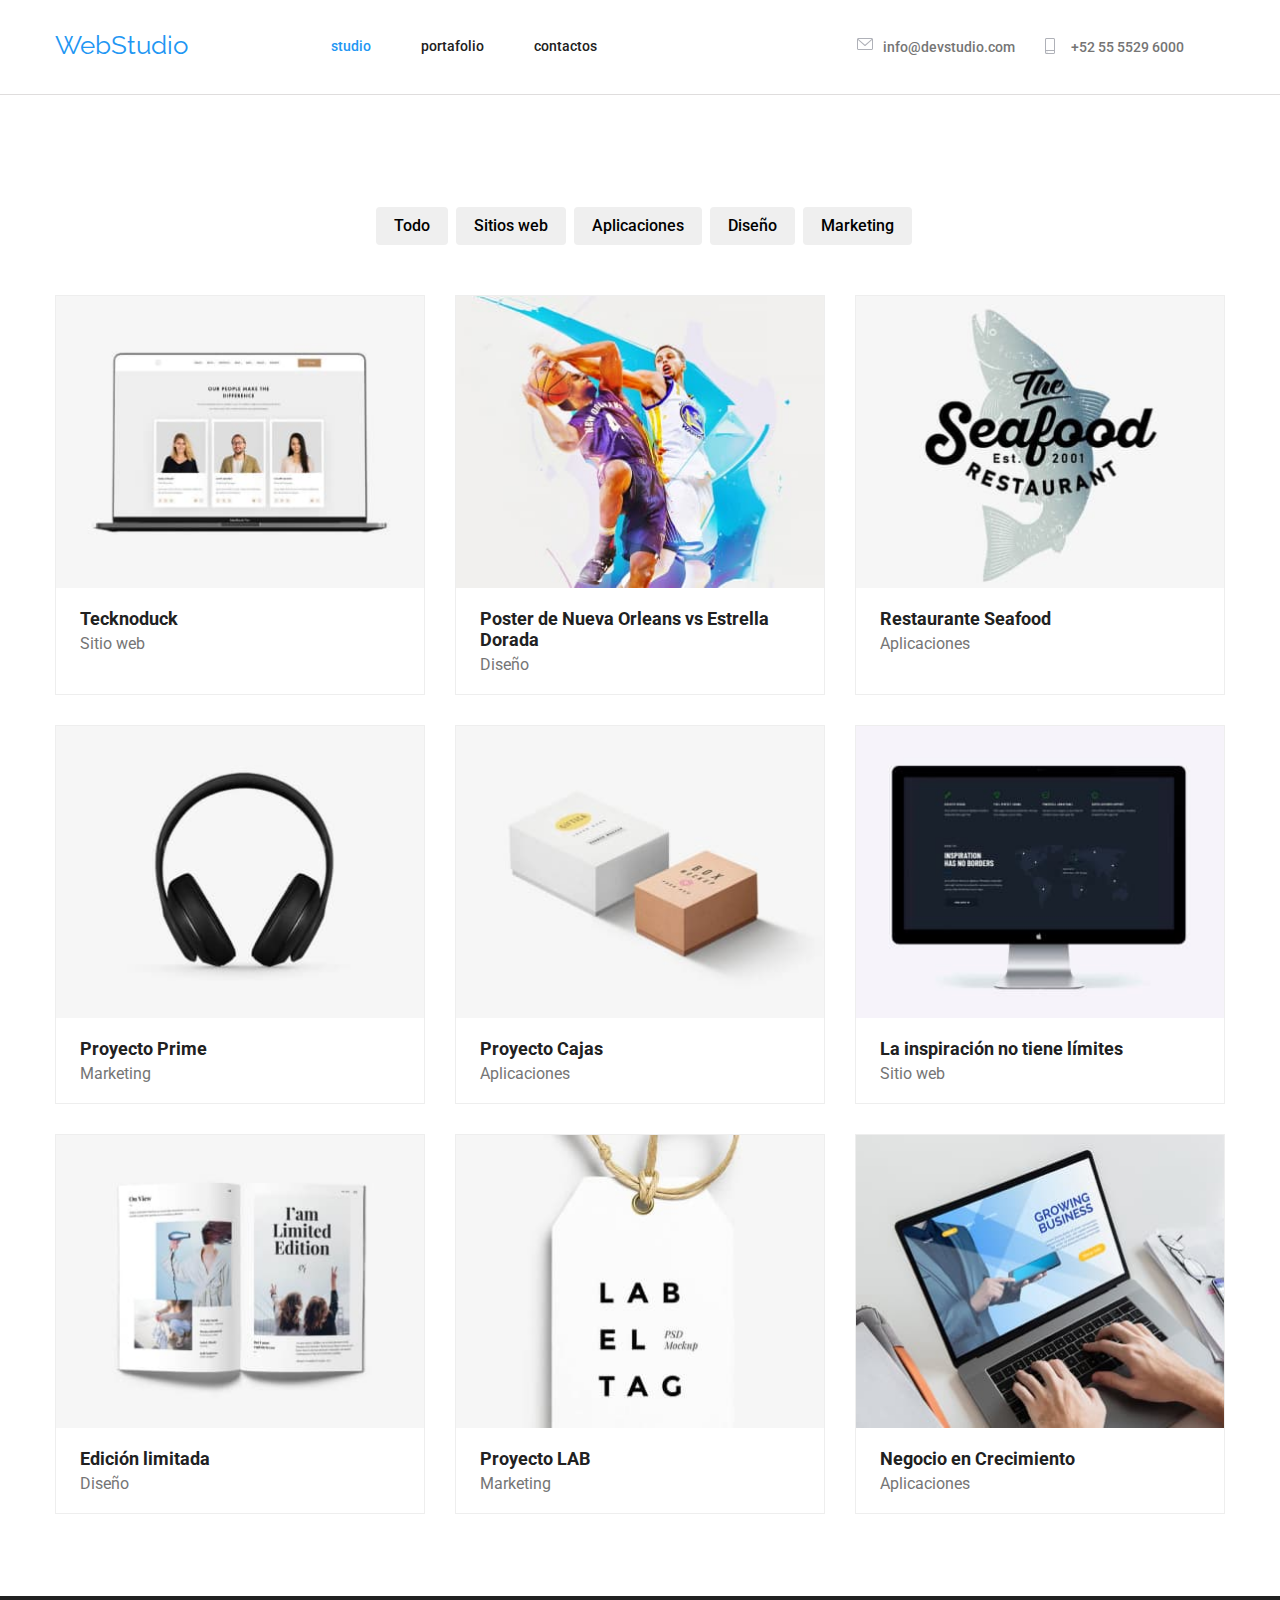
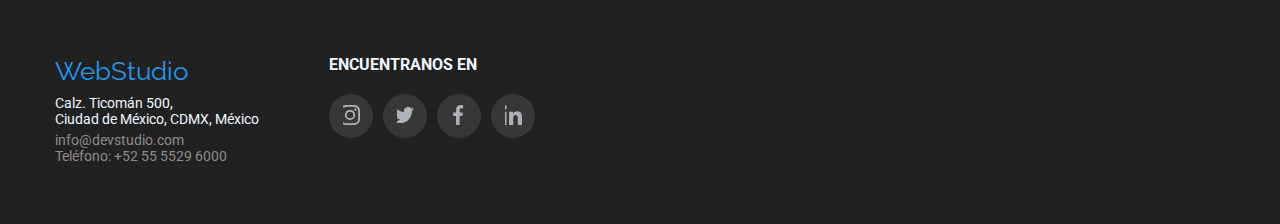
==== portafolio.html @ 1bf9505f "Versión 1.0: Inicio del repositorio con copia del anmterior" ====
<!DOCTYPE html>
<html lang="en">
  <head>
    <meta charset="UTF-8" />
    <meta http-equiv="X-UA-Compatible" content="IE=edge" />
    <meta name="viewport" content="width=device-width, initial-scale=1.0" />
    <link rel="preconnect" href="https://fonts.googleapis.com" />
    <link rel="preconnect" href="https://fonts.gstatic.com" crossorigin />
    <link
      href="https://fonts.googleapis.com/css2?family=Raleway:wght@700&family=Roboto:wght@400;500;700;900&display=swap"
      rel="stylesheet"
    />
    <link rel="stylesheet" href="./css/styles.css" />
    <title>Portafolio</title>
  </head>
  <body>
    <header>
      <section class="section-1-header">
        <div class="linea container">
          <nav>
            <!-- "noreferer" y "noopener" sirven para evitar la filtración de información de usuario -->
            <a href="#" rel="noreferer noopener" class="link web-studio"
              >WebStudio</a
            >
            <ul class="list navegation-list">
              <li>
                <a
                  href="./index.html"
                  rel="noreferer noopener"
                  class="link navegation-links pag-active"
                  >studio</a
                >
              </li>
              <li>
                <a
                  href="./portafolio.html"
                  rel="noreferer noopener"
                  class="link navegation-links"
                  >portafolio</a
                >
              </li>
              <li>
                <a
                  href="#"
                  target="_blank"
                  rel="noreferer noopener"
                  class="link navegation-links"
                  >contactos</a
                >
              </li>
            </ul>
          </nav>
          <ul class="list navegation-info">
            <li>
              <a
                href="mailto:info@devstudio.com"
                target="_blank"
                class="link"
                rel="noreferer noopener"
              >
                <svg class="nav-icon">
                  <use href="./images/icons.svg#email"></use>
                </svg>
                info@devstudio.com</a
              >
            </li>
            <li>
              <a
                href="tel:525555296000"
                target="_blank"
                class="link"
                rel="noreferer noopener"
              >
                <svg class="nav-icon">
                  <use href="./images/icons.svg#tel"></use>
                </svg>
                +52 55 5529 6000</a
              >
            </li>
          </ul>
        </div>
      </section>
    </header>

    <!-- MAIN -->
    <main>
      <!-- SECCIÓN 1 -->
      <section>
        <div class="container">
          <!-- Lista de botones -->
          <ul class="list buttons-list">
            <li>
              <button type="button" class="filter-buttons">Todo</button>
            </li>
            <li>
              <button type="button" class="filter-buttons">Sitios web</button>
            </li>
            <li>
              <button type="button" class="filter-buttons">Aplicaciones</button>
            </li>
            <li>
              <button type="button" class="filter-buttons">Diseño</button>
            </li>
            <li>
              <button type="button" class="filter-buttons">Marketing</button>
            </li>
          </ul>

          <ul class="list services-list">
            <li class="img-services">
              <a class="link" href="#">
                <img
                  src="./images/portafolio-img-1.jpg"
                  width="370"
                  alt="Tecknoduck"
                />
                <div class="cont-img-services">
                  <h3 class="img-services-h3">Tecknoduck</h3>
                  <p class="img-services-p">Sitio web</p>
                </div>
              </a>
            </li>
            <li class="img-services">
              <a class="link" href="#">
                <img
                  src="./images/portafolio-img-2.jpg"
                  width="370"
                  alt="Poster"
                />
                <div class="cont-img-services">
                  <h3 class="img-services-h3">
                    Poster de Nueva Orleans vs Estrella Dorada
                  </h3>
                  <p class="img-services-p">Diseño</p>
                </div>
              </a>
            </li>
            <li class="img-services">
              <a class="link" href="#">
                <img
                  src="./images/portafolio-img-3.jpg"
                  width="370"
                  alt="Restaurante Seafood"
                />
                <div class="cont-img-services">
                  <h3 class="img-services-h3">Restaurante Seafood</h3>
                  <p class="img-services-p">Aplicaciones</p>
                </div>
              </a>
            </li>
            <li class="img-services">
              <a class="link" href="#">
                <img
                  src="./images/portafolio-img-4.jpg"
                  width="370"
                  alt="Proyecto Prime"
                />
                <div class="cont-img-services">
                  <h3 class="img-services-h3">Proyecto Prime</h3>
                  <p class="img-services-p">Marketing</p>
                </div>
              </a>
            </li>
            <li class="img-services">
              <a class="link" href="#">
                <img
                  src="./images/portafolio-img-5.jpg"
                  width="370"
                  alt="Proyecto Cajas"
                />
                <div class="cont-img-services">
                  <h3 class="img-services-h3">Proyecto Cajas</h3>
                  <p class="img-services-p">Aplicaciones</p>
                </div>
              </a>
            </li>
            <li class="img-services">
              <a class="link" href="#">
                <img
                  src="./images/portafolio-img-6.jpg"
                  width="370"
                  alt="La inspiración"
                />
                <div class="cont-img-services">
                  <h3 class="img-services-h3">
                    La inspiración no tiene límites
                  </h3>
                  <p class="img-services-p">Sitio web</p>
                </div>
              </a>
            </li>
            <li class="img-services">
              <a class="link" href="#">
                <img
                  src="./images/portafolio-img-7.jpg"
                  width="370"
                  alt="Edición limitada"
                />
                <div class="cont-img-services">
                  <h3 class="img-services-h3">Edición limitada</h3>
                  <p class="img-services-p">Diseño</p>
                </div>
              </a>
            </li>
            <li class="img-services">
              <a class="link" href="#">
                <img
                  src="./images/portafolio-img-8.jpg"
                  width="370"
                  alt="Proyecto LAB"
                />
                <div class="cont-img-services">
                  <h3 class="img-services-h3">Proyecto LAB</h3>
                  <p class="img-services-p">Marketing</p>
                </div>
              </a>
            </li>
            <li class="img-services">
              <a class="link" href="#">
                <img
                  src="./images/portafolio-img-9.jpg"
                  width="370"
                  alt="Negocio en Crecimiento"
                />
                <div class="cont-img-services">
                  <h3 class="img-services-h3">Negocio en Crecimiento</h3>
                  <p class="img-services-p">Aplicaciones</p>
                </div>
              </a>
            </li>
          </ul>
        </div>
      </section>
    </main>
    <!-- FIN DEL MAIN -->

    <!-- FOOTER -->
    <footer>
      <section class="sec-footer">
        <div class="container">
          <div class="footer-blocks">
            <div class="footer-block-1">
              <a
                href="#"
                target="_blank"
                rel="noreferer noopener"
                class="link web-studio-footer"
                >WebStudio</a
              >
              <address>
                Calz. Ticomán 500,<br />
                Ciudad de México, CDMX, México
              </address>
              <ul class="list info-footer">
                <li>
                  <a
                    href="mailto:info@devstudio.com"
                    target="_blank"
                    class="link"
                    rel="noreferer noopener"
                    >info@devstudio.com</a
                  >
                </li>
                <li>
                  <a
                    href="tel:525555296000"
                    target="_blank"
                    class="link"
                    rel="noreferer noopener"
                    >Teléfono: +52 55 5529 6000</a
                  >
                </li>
              </ul>
            </div>
            <div class="footer-block-2">
              <h3>Encuentranos en</h3>
              <ul class="list footer-network-box">
                <li>
                  <a class="link footer-box-icon" href="#">
                    <svg class="footer-icon">
                      <use
                        href="./images/icons.svg#instagram"
                        x="25%"
                        y="25%"
                      ></use>
                    </svg>
                  </a>
                </li>
                <li>
                  <a class="link footer-box-icon" href="#">
                    <svg class="footer-icon">
                      <use
                        x="25%"
                        y="25%"
                        href="./images/icons.svg#twitter"
                      ></use>
                    </svg>
                  </a>
                </li>
                <li>
                  <a class="link footer-box-icon" href="#">
                    <svg class="footer-icon">
                      <use
                        x="25%"
                        y="25%"
                        href="./images/icons.svg#facebook"
                      ></use>
                    </svg>
                  </a>
                </li>
                <li>
                  <a class="link footer-box-icon" href="#">
                    <svg class="footer-icon">
                      <use
                        x="25%"
                        y="25%"
                        href="./images/icons.svg#linkedin"
                      ></use>
                    </svg>
                  </a>
                </li>
              </ul>
            </div>
          </div>
        </div>
      </section>
    </footer>
  </body>
</html>
---- css/styles.css ----
/* COMMON CODE FOR PAGES */

:root{
    --text-gray: #757575;
    --blue-color: #2196F3;
    --black-color: #212121;
}

html {
    box-sizing: border-box;
}

*,
*::after,
*::before {
    box-sizing: inherit;
}

/* Estilos para poner a cero la sangría superior de los elementos */
h1,
h2,
h3,
h4,
h5,
h6,
p {
    margin-top: 0;
    margin-bottom: 0;
}

/* Propiedades para la correcta visualización de las imágenes */
img {
    display: block;
    max-width: 100%;
    height: auto;
}

/* Propiedad para anular la cursiva en address */
address {
    font-style: inherit;
    margin-top: 9px;
    /*
        También se puede poner así:
        font-style: normal;
    */ 
}

body{
    color: var(--black-color);
    font-family: 'Roboto', sans-serif;
    font-size: 14px;
    font-weight: 400;
    margin: 0;
    padding: 0;
}




/* BLOQUE CONTENEDOR */
.container{
    width: 1200px;
    padding-left: 15px;
    padding-right: 15px;
    margin-left: auto;
    margin-right: auto;
    /*border: 1.5px dotted rgb(248, 39, 39);*/
}



/* Clase para restablecer las propiedades básicas de las listas (ul) */
.list {
    list-style: none;
    text-decoration: none;
    list-style-type: none;
    padding-left: 0;
    margin: 0;
}

/* Clase para restablecer las propiedades básicas de los enlaces */
.link {
    text-decoration: none;
    color: inherit;
}



/* HEADER */

.section-1-header{
    display:flex;
    border-bottom: 1px solid #a5a1a15b;
}




/* NAVEGATION BAR */

nav{
    display: flex;
}

.linea{
    display: flex;
}

/* Webstudio */
.web-studio{
    display: block;
    padding: 30px 0px;
    color: var(--blue-color);
    font-family: 'Raleway', sans-serif;
    font-size: 26px;
}

.navegation-list{
    display: flex;
    margin-left: 93px;
}

.navegation-links {
    display: block;
    font-size: 14px;
    font-weight: 500;
    color: var(--black-color);
    padding: 38px 0px;
    margin-left: 50px;
}

.navegation-links:hover,
.navegation-links:focus {
    color: var(--blue-color);
}

.pag-active {
    font-size: 14px;
    font-weight: 500;
    color: var(--blue-color);
}

.navegation-info{
    display: flex;
    margin-left: 260px;
}

.nav-icon {
    width: 16px;
    height: 18px;
    margin-right: 10px;
}

.navegation-info>li {
    display: block;
    font-size: 14px;
    font-weight: 500;
    color: var(--text-gray);
    padding: 38px 0px;
}

.navegation-info>li:not(:first-child){
    margin-left: 30px;
}

.navegation-info>li>a{
    display: flex;
    align-items: center;
    fill: #AFB1B8;
}

.navegation-info>li>a:hover,
.navegation-info>li>a:focus {
    color: var(--blue-color);
    fill: var(--blue-color);
}





/* FOOTER */

.sec-footer {
    padding-top: 60px;
    padding-bottom: 60px;
    background-color: var(--black-color);
    color: aliceblue;
}

.footer-blocks{
    display: flex;
}

.footer-block-2{
    margin-left: 70px;
}

.footer-block-2>h3{
    font-weight: 700;
    line-height: 1.14;
    /* line-heigth (de figma): 16px / font-size: 14px = line-height: 1.14 */
    text-transform: uppercase;
}

.web-studio-footer {
    display: inline-block;
    color: var(--blue-color);
    font-family: 'Raleway', sans-serif;
    font-size: 26px;
}

.info-footer{
    margin-top: 5px;
}

.info-footer>li>a {
    font-size: 14px;
    font-weight: 400;
    color: #8f8b8b;
}

.info-footer>li>a:first-child{
    margin-bottom: 5px;
}

.info-footer>li>a:hover,
.info-footer>li>a:focus {
    color: var(--blue-color);
}

.footer-network-box{
    display: flex;
    flex-wrap: wrap;
    justify-content: center;
    gap: 10px;
    margin-top: 20px;
}

/* .footer-box-icon{
    border-radius: 50%;
    background: rgba(255, 255, 255, 0.1);
    display: flex;
    justify-content: center;
    align-items: center;
} */

.footer-icon{
    width: 44px;
    height: 44px;
    fill: #AFB1B8;
    background: rgba(255, 255, 255, 0.1);
    border-radius: 50%;
}

.footer-icon:hover{
    background-color: var(--blue-color);
    fill: #F5F4FA;
}








/* PAGE 1: index.html */

.sec-1{
    padding-top: 200px;
    padding-bottom: 200px;
    text-align: center;
    background-color: var(--black-color);
    color: aliceblue;
    box-shadow: 0px 4px 6px 1px rgba(0, 0, 0, 0.75);
    background-image: url(../images/FondoImg.png);
}

.title-h1 {
    font-size: 44px;
    font-weight: 900;
}

.boton1{
    font-family: inherit;
    font-size: 16px;
    font-weight: 700;
    line-height: 1.9; /* 30px / 16px = 1.9 */
    background-color:var(--blue-color);
    color: aliceblue;
    border: none;
    border-radius: 4px;
    padding: 10px 32px;
    margin-top: 30px;
    cursor: pointer;
}

.boton1:hover, .boton1:focus{
    background-color: #046dc4;
}

.sec-2{
    display: flex;
    padding-top: 95px;
}

.list-about-us{
    display: flex;
    flex-wrap: wrap;
    gap: 30px;
}

.about-us-li{
    /* calc((100% - numero_de_espacios * ancho de cada espacio)/numero_de_elementos) */
    /* flex-basis: calc((100% - (3*30px)) / 4); */
    /* flex-basis: calc((100% - 90) / 4); */
    flex-basis: calc((100% - (3*30px)) / 4);
}

.about-us-cont-icon{
    display: flex;
    align-items: center;
    justify-content: center;
    height: 120px;
    border-radius: 4px;
    background-color: #F5F4FA;
    fill: #2a2a2a;
    margin-bottom: 30px;
}

.about-us-icon {
    width: 75px;
    height: 75px;
}

.list-about-us>li>h3 {
    font-weight: 700;
    text-transform: uppercase;
}

.parrafos {
    line-height: 1.71;
    color: var(--text-gray);
    margin-top: 10px;
}

.sec-3{
    text-align: center;
    padding-top: 94px;
    padding-bottom: 94px;
}

.titles-h2 {
    font-size: 36px;
    font-weight: 700;
    margin-bottom: 50px;
}

.img-list{
    display:flex;
    flex-wrap: wrap;
    gap: 23px;
}

.img-list>li{
    flex-basis: calc((100% - 46px)/3);
}

.img-list>li:first-child{
    margin-left: 0px;
}

.sec-4{
    padding-top: 94px;
    padding-bottom: 94px;
    background: #F5F4FA;
}

.sec-4-h2{
    text-align: center;
    font-size: 36px;
    font-weight: 700;
    margin-bottom: 50px;
}

.our-team-list{
    display: flex;
    flex-wrap: wrap;
    gap: 37px;
}

.our-team-list>li{
    flex-basis: calc((100% - 111px) / 4);
    box-shadow: 0px 1px 3px rgba(0, 0, 0, 0.12), 0px 1px 1px rgba(0, 0, 0, 0.14), 0px 2px 1px rgba(0, 0, 0, 0.2);
    border-radius: 0px 0px 4px 4px;
}

.cont-our-team{
    text-align: center;
    padding: 30px 0px;
    background: #FFFFFF;
    border-radius: 0px 0px 4px 4px;
}

.our-team-h3{
    font-size: 16px;
    font-weight: 500;
    margin-bottom: 10px;
}

.our-team-p {
    font-size: 16px;
    font-weight: 400;
    color: var(--text-gray);
}

.cont-network-icons{
    display: flex;
    flex-wrap: wrap;
    justify-content: center;
    gap: 10px;
    margin-top: 16px;
}

.our-team-cont-icon{
    width: 44px;
    height: 44px;
    border-radius: 50%;
}

.our-team-icon {
    width: 44px;
    height: 44px;
    border-radius: 50%;
    fill: #AFB1B8;
}

.our-team-icon:hover{
    Fill: #F5F4FA;
    background-color: var(--blue-color);
}

.sec-5{
    text-align: center;
    padding-top: 60px;
    padding-bottom: 151px;
}

.clientes{
    display: flex;
    flex-wrap: wrap;
    justify-content: center;
    gap: 30px;
}

.clientes-box{
    width: 170px;
    height: 81px;
    border: 1px solid #AFB1B8;
    border-radius: 4px;
    cursor: pointer;
}

.clientes-box:hover:hover{
    border: 1px solid var(--blue-color);
}

.clientes-icon{
    width: 170px;
    height: 81px;
    fill: #AFB1B8;
}

.clientes-icon:hover{
    fill: var(--blue-color);
}







/* PAGE 2: portafolio.html */

.buttons-list{
    display: flex;
    justify-content: center;
    padding-top: 112px;
}

.buttons-list>li {
    margin-left: 8px;
}

.filter-buttons {
    padding: 6px 18px;
    font-size: 16px;
    font-weight: 500;
    line-height: 1.6; /* 26px / 16px = 1.9 */
    font-family: inherit;
    cursor: pointer;
    border-radius: 4px;
    border: none;
}

.filter-buttons:hover,
.filter-buttons:focus {
    color: aliceblue;
    background-color: var(--blue-color);
}

.services-list{
    display: flex;
    flex-wrap: wrap;
    justify-content: center;
    gap: 30px;
    margin-top: 50px;
    padding-bottom: 82px;
}

.img-services {
    max-width: 370px;
    box-sizing: border-box;
    flex-basis: calc((100% - 60px) / 3);
    border: 1px solid #EEEEEE;
}

.img-services:hover{
    box-shadow: 0px 1px 1px rgba(0, 0, 0, 0.12), 0px 4px 4px rgba(0, 0, 0, 0.06), 1px 4px 6px rgba(0, 0, 0, 0.16);
}

.cont-img-services{
    padding: 20px 24px;
}

.img-services-h3 {
    font-size: 18px;
    font-weight: 700;
    margin-bottom: 5px;
}

.img-services-p {
    font-size: 16px;
    color: var(--text-gray);
}
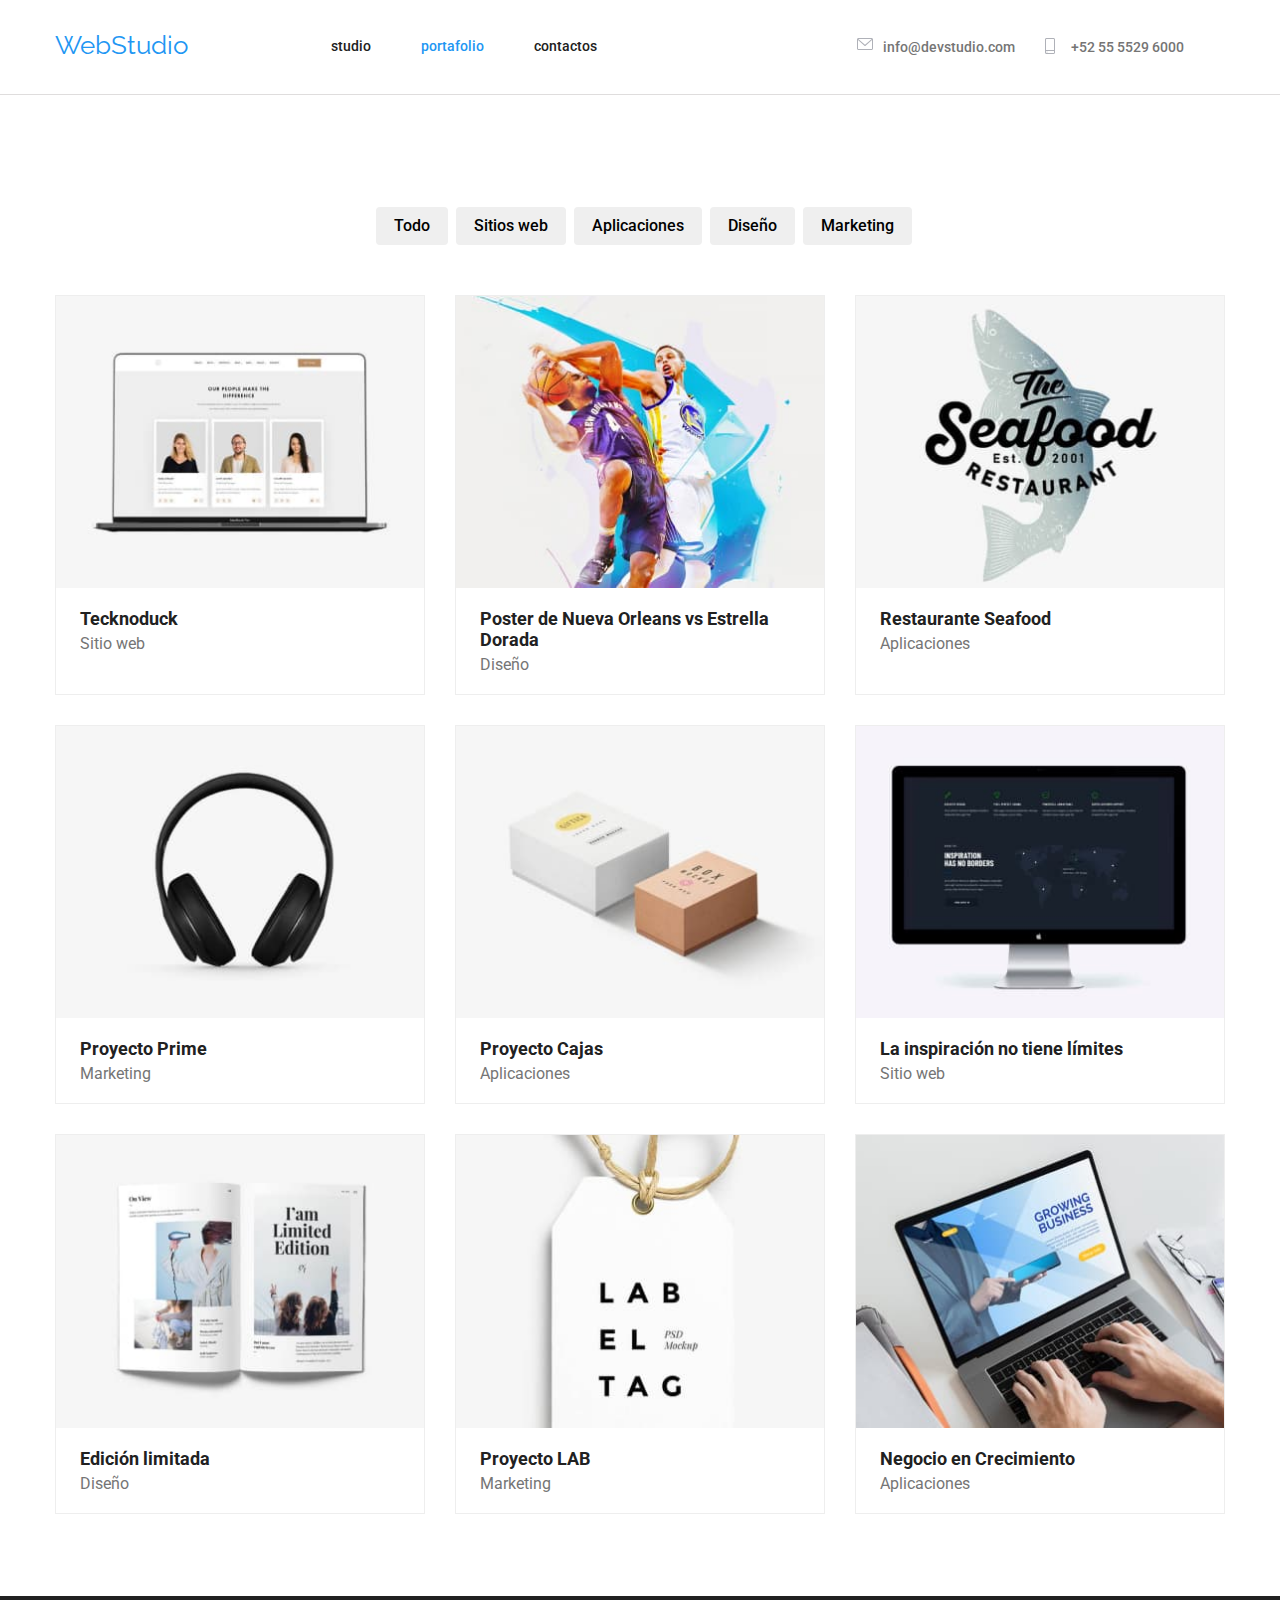
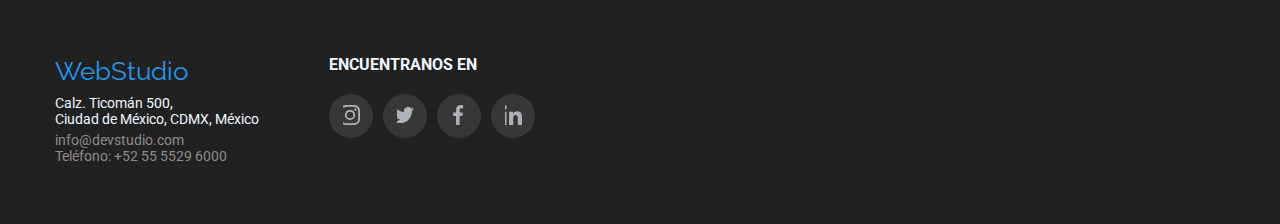
==== commit aebdca6b: "Versión 1.1: Se colocó página activa en 'Portafolio'" ====
--- a/portafolio.html
+++ b/portafolio.html
@@ -27,7 +27,7 @@
                 <a
                   href="./index.html"
                   rel="noreferer noopener"
-                  class="link navegation-links pag-active"
+                  class="link navegation-links"
                   >studio</a
                 >
               </li>
@@ -35,7 +35,7 @@
                 <a
                   href="./portafolio.html"
                   rel="noreferer noopener"
-                  class="link navegation-links"
+                  class="link navegation-links pag-active"
                   >portafolio</a
                 >
               </li>
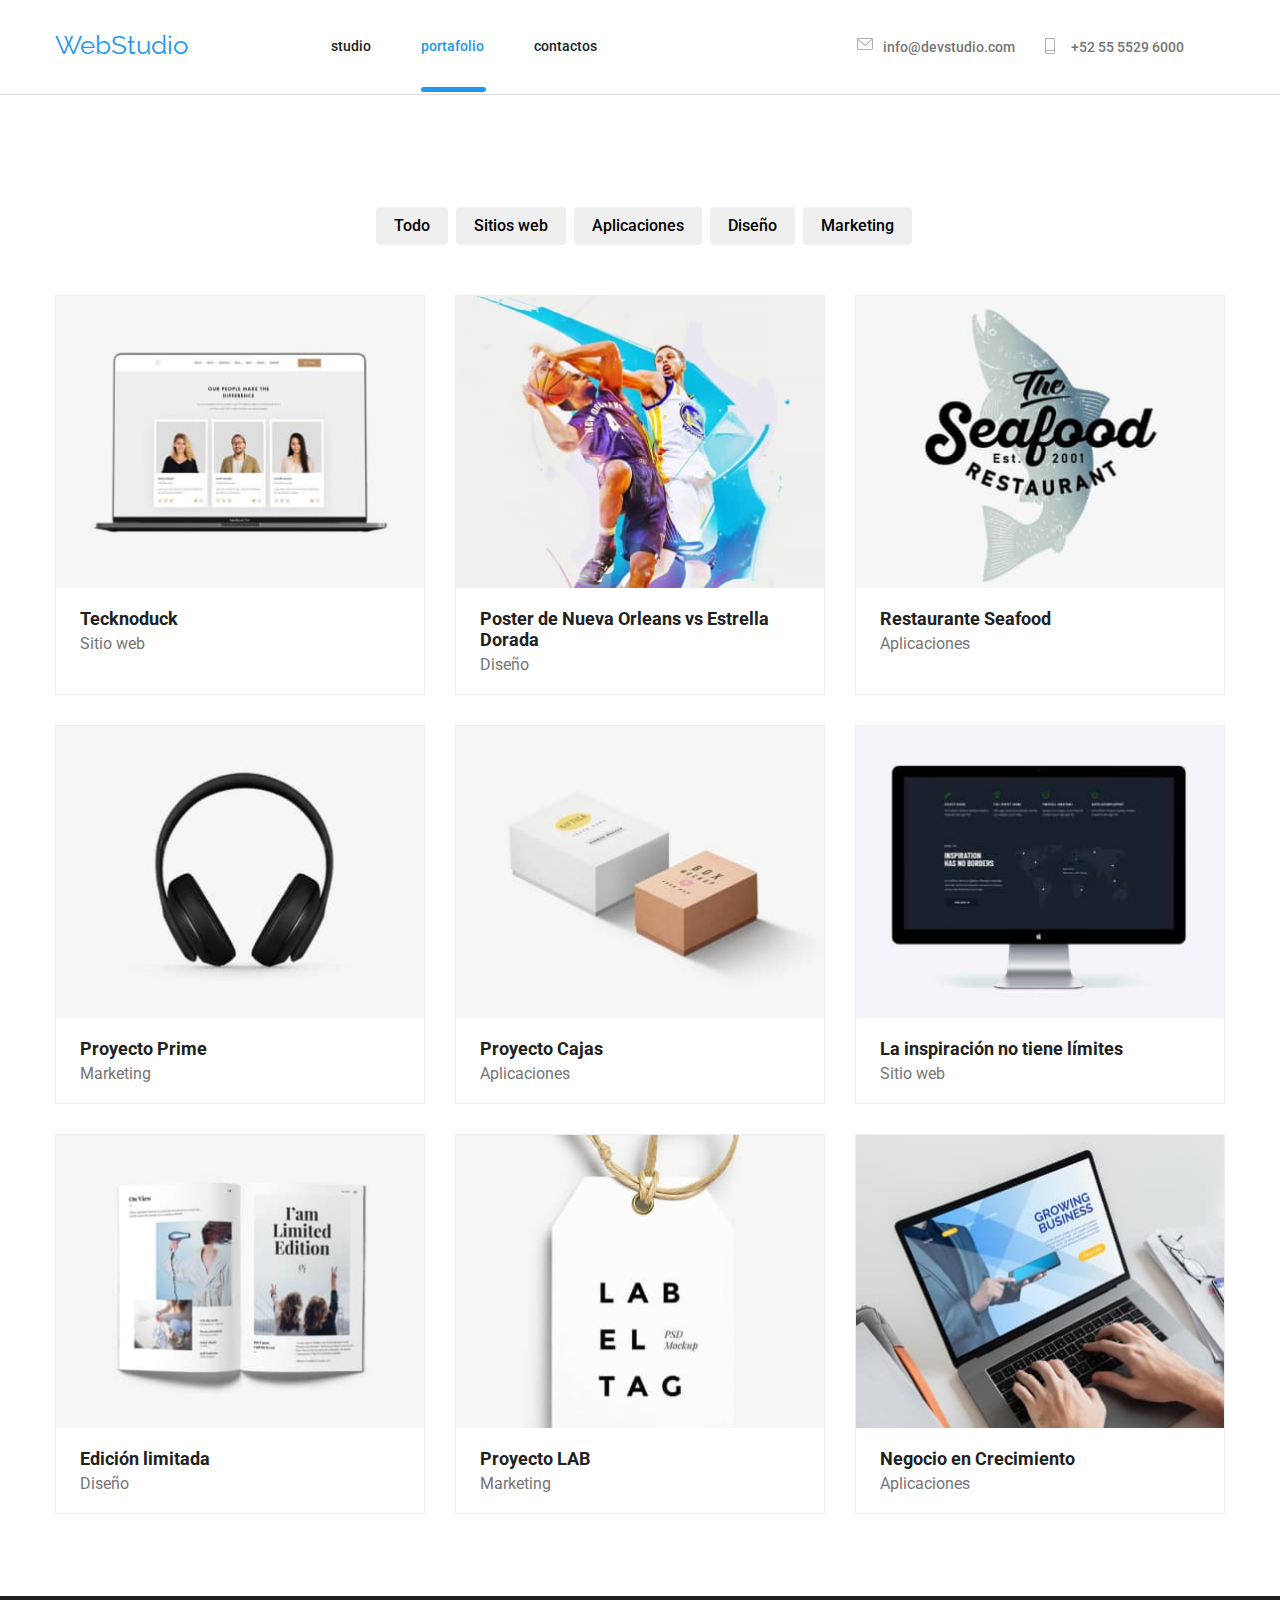
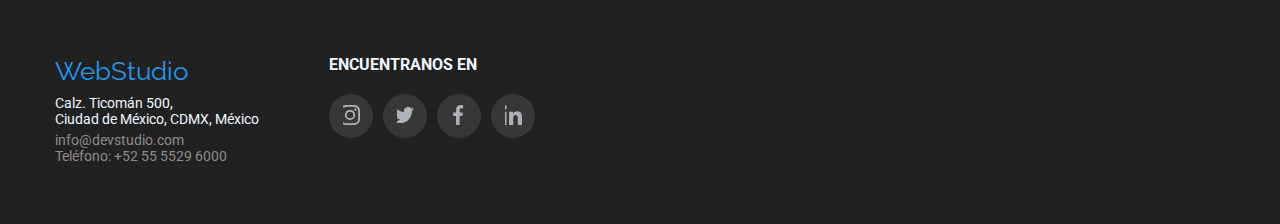
==== commit f1d3d0fe: "Versión 1.5: Se realizó la barra deslizante de la página activa. Completada la tarea 5" ====
--- a/portafolio.html
+++ b/portafolio.html
@@ -32,12 +32,15 @@
                 >
               </li>
               <li>
-                <a
-                  href="./portafolio.html"
-                  rel="noreferer noopener"
-                  class="link navegation-links pag-active"
-                  >portafolio</a
-                >
+                <div class="active-page">
+                  <a
+                    href="./portafolio.html"
+                    rel="noreferer noopener"
+                    class="link navegation-links active-link"
+                    >portafolio</a
+                  >
+                  <div class="active-bar-portafolio"></div>
+                </div>
               </li>
               <li>
                 <a
@@ -109,11 +112,19 @@
           <ul class="list services-list">
             <li class="img-services">
               <a class="link" href="#">
-                <img
-                  src="./images/portafolio-img-1.jpg"
-                  width="370"
-                  alt="Tecknoduck"
-                />
+                <div class="card-img">
+                  <img
+                    src="./images/portafolio-img-1.jpg"
+                    width="370"
+                    alt="Tecknoduck"
+                  />
+                  <div class="tarjeta-emergente">
+                    Tecnoduck es una plataforma de distribución de coronavirus
+                    de última generación. Las compañías usan esta plataforma
+                    para el espionaje digital y los ataques a los servidores
+                    seguros de la competencia.
+                  </div>
+                </div>
                 <div class="cont-img-services">
                   <h3 class="img-services-h3">Tecknoduck</h3>
                   <p class="img-services-p">Sitio web</p>
@@ -122,11 +133,20 @@
             </li>
             <li class="img-services">
               <a class="link" href="#">
-                <img
-                  src="./images/portafolio-img-2.jpg"
-                  width="370"
-                  alt="Poster"
-                />
+                <div class="card-img">
+                  <img
+                    src="./images/portafolio-img-2.jpg"
+                    width="370"
+                    alt="Poster"
+                  />
+                  <div class="tarjeta-emergente">
+                    Tecnoduck es una plataforma de distribución de coronavirus
+                    de última generación. Las compañías usan esta plataforma
+                    para el espionaje digital y los ataques a los servidores
+                    seguros de la competencia.
+                  </div>
+                </div>
+
                 <div class="cont-img-services">
                   <h3 class="img-services-h3">
                     Poster de Nueva Orleans vs Estrella Dorada
@@ -137,11 +157,20 @@
             </li>
             <li class="img-services">
               <a class="link" href="#">
-                <img
-                  src="./images/portafolio-img-3.jpg"
-                  width="370"
-                  alt="Restaurante Seafood"
-                />
+                <div class="card-img">
+                  <img
+                    src="./images/portafolio-img-3.jpg"
+                    width="370"
+                    alt="Restaurante Seafood"
+                  />
+                  <div class="tarjeta-emergente">
+                    Tecnoduck es una plataforma de distribución de coronavirus
+                    de última generación. Las compañías usan esta plataforma
+                    para el espionaje digital y los ataques a los servidores
+                    seguros de la competencia.
+                  </div>
+                </div>
+
                 <div class="cont-img-services">
                   <h3 class="img-services-h3">Restaurante Seafood</h3>
                   <p class="img-services-p">Aplicaciones</p>
@@ -150,11 +179,20 @@
             </li>
             <li class="img-services">
               <a class="link" href="#">
-                <img
-                  src="./images/portafolio-img-4.jpg"
-                  width="370"
-                  alt="Proyecto Prime"
-                />
+                <div class="card-img">
+                  <img
+                    src="./images/portafolio-img-4.jpg"
+                    width="370"
+                    alt="Proyecto Prime"
+                  />
+                  <div class="tarjeta-emergente">
+                    Tecnoduck es una plataforma de distribución de coronavirus
+                    de última generación. Las compañías usan esta plataforma
+                    para el espionaje digital y los ataques a los servidores
+                    seguros de la competencia.
+                  </div>
+                </div>
+
                 <div class="cont-img-services">
                   <h3 class="img-services-h3">Proyecto Prime</h3>
                   <p class="img-services-p">Marketing</p>
@@ -163,11 +201,20 @@
             </li>
             <li class="img-services">
               <a class="link" href="#">
-                <img
-                  src="./images/portafolio-img-5.jpg"
-                  width="370"
-                  alt="Proyecto Cajas"
-                />
+                <div class="card-img">
+                  <img
+                    src="./images/portafolio-img-5.jpg"
+                    width="370"
+                    alt="Proyecto Cajas"
+                  />
+                  <div class="tarjeta-emergente">
+                    Tecnoduck es una plataforma de distribución de coronavirus
+                    de última generación. Las compañías usan esta plataforma
+                    para el espionaje digital y los ataques a los servidores
+                    seguros de la competencia.
+                  </div>
+                </div>
+
                 <div class="cont-img-services">
                   <h3 class="img-services-h3">Proyecto Cajas</h3>
                   <p class="img-services-p">Aplicaciones</p>
@@ -176,11 +223,20 @@
             </li>
             <li class="img-services">
               <a class="link" href="#">
-                <img
-                  src="./images/portafolio-img-6.jpg"
-                  width="370"
-                  alt="La inspiración"
-                />
+                <div class="card-img">
+                  <img
+                    src="./images/portafolio-img-6.jpg"
+                    width="370"
+                    alt="La inspiración"
+                  />
+                  <div class="tarjeta-emergente">
+                    Tecnoduck es una plataforma de distribución de coronavirus
+                    de última generación. Las compañías usan esta plataforma
+                    para el espionaje digital y los ataques a los servidores
+                    seguros de la competencia.
+                  </div>
+                </div>
+
                 <div class="cont-img-services">
                   <h3 class="img-services-h3">
                     La inspiración no tiene límites
@@ -191,11 +247,20 @@
             </li>
             <li class="img-services">
               <a class="link" href="#">
-                <img
-                  src="./images/portafolio-img-7.jpg"
-                  width="370"
-                  alt="Edición limitada"
-                />
+                <div class="card-img">
+                  <img
+                    src="./images/portafolio-img-7.jpg"
+                    width="370"
+                    alt="Edición limitada"
+                  />
+                  <div class="tarjeta-emergente">
+                    Tecnoduck es una plataforma de distribución de coronavirus
+                    de última generación. Las compañías usan esta plataforma
+                    para el espionaje digital y los ataques a los servidores
+                    seguros de la competencia.
+                  </div>
+                </div>
+
                 <div class="cont-img-services">
                   <h3 class="img-services-h3">Edición limitada</h3>
                   <p class="img-services-p">Diseño</p>
@@ -204,11 +269,20 @@
             </li>
             <li class="img-services">
               <a class="link" href="#">
-                <img
-                  src="./images/portafolio-img-8.jpg"
-                  width="370"
-                  alt="Proyecto LAB"
-                />
+                <div class="card-img">
+                  <img
+                    src="./images/portafolio-img-8.jpg"
+                    width="370"
+                    alt="Proyecto LAB"
+                  />
+                  <div class="tarjeta-emergente">
+                    Tecnoduck es una plataforma de distribución de coronavirus
+                    de última generación. Las compañías usan esta plataforma
+                    para el espionaje digital y los ataques a los servidores
+                    seguros de la competencia.
+                  </div>
+                </div>
+
                 <div class="cont-img-services">
                   <h3 class="img-services-h3">Proyecto LAB</h3>
                   <p class="img-services-p">Marketing</p>
@@ -217,11 +291,20 @@
             </li>
             <li class="img-services">
               <a class="link" href="#">
-                <img
-                  src="./images/portafolio-img-9.jpg"
-                  width="370"
-                  alt="Negocio en Crecimiento"
-                />
+                <div class="card-img">
+                  <img
+                    src="./images/portafolio-img-9.jpg"
+                    width="370"
+                    alt="Negocio en Crecimiento"
+                  />
+                  <div class="tarjeta-emergente">
+                    Tecnoduck es una plataforma de distribución de coronavirus
+                    de última generación. Las compañías usan esta plataforma
+                    para el espionaje digital y los ataques a los servidores
+                    seguros de la competencia.
+                  </div>
+                </div>
+
                 <div class="cont-img-services">
                   <h3 class="img-services-h3">Negocio en Crecimiento</h3>
                   <p class="img-services-p">Aplicaciones</p>
@@ -276,7 +359,11 @@
               <h3>Encuentranos en</h3>
               <ul class="list footer-network-box">
                 <li>
-                  <a class="link footer-box-icon" href="#">
+                  <a
+                    aria-label="instagram"
+                    class="link footer-box-icon"
+                    href="#"
+                  >
                     <svg class="footer-icon">
                       <use
                         href="./images/icons.svg#instagram"
@@ -287,7 +374,7 @@
                   </a>
                 </li>
                 <li>
-                  <a class="link footer-box-icon" href="#">
+                  <a aria-label="twitter" class="link footer-box-icon" href="#">
                     <svg class="footer-icon">
                       <use
                         x="25%"
@@ -298,7 +385,11 @@
                   </a>
                 </li>
                 <li>
-                  <a class="link footer-box-icon" href="#">
+                  <a
+                    aria-label="facebook"
+                    class="link footer-box-icon"
+                    href="#"
+                  >
                     <svg class="footer-icon">
                       <use
                         x="25%"
@@ -309,7 +400,11 @@
                   </a>
                 </li>
                 <li>
-                  <a class="link footer-box-icon" href="#">
+                  <a
+                    aria-label="linkedin"
+                    class="link footer-box-icon"
+                    href="#"
+                  >
                     <svg class="footer-icon">
                       <use
                         x="25%"
--- a/css/styles.css
+++ b/css/styles.css
@@ -135,10 +135,34 @@
     color: var(--blue-color);
 }
 
-.pag-active {
+.active-page{
+    position: relative;
+}
+
+.active-link {
     font-size: 14px;
     font-weight: 500;
     color: var(--blue-color);
+}
+
+.active-bar-studio {
+    position: absolute;
+    bottom: 0;
+    left: 50px;
+    width: 45px;
+    height: 5px;
+    border-radius: 4px;
+    background-color: var(--blue-color);
+}
+
+.active-bar-portafolio{
+    position: absolute;
+    bottom: 0;
+    left: 50px;
+    width: 65px;
+    height: 5px;
+    border-radius: 4px;
+    background-color: var(--blue-color);
 }
 
 .navegation-info{
@@ -301,6 +325,60 @@
     background-color: #046dc4;
 }
 
+/* Ventana Modal */
+
+.backdrop{
+    position: fixed;
+    top: 0;
+    left: 0;
+    width: 100%;
+    height: 100%;
+    background-color: #7575758e;
+    visibility: visible;
+}
+
+.backdrop.is-hidden{
+    visibility: hidden;
+    pointer-events: none;
+}
+
+.modal{
+    position: absolute;
+    width: 528px;
+    height: 581px;
+    padding: 2%;
+    left: calc(50% - 264px);
+    top: 221px;
+    background-color: white;
+    color: #212121;
+    display: flex;
+}
+
+.modal > p{
+    width: 70%;
+    padding: 10px;
+    margin-top: 20px;
+    margin-left: 15%; /* 50% - (70% / 2) */
+}
+
+.close-btn{
+    position: absolute;
+    top: 10px;
+    right: 10px;
+    width: 25px;
+    height: 25px;
+    padding: 1%;
+    border: #757575 solid 0.1px;
+    border-radius: 50%;
+    font-weight: 500;
+    cursor: pointer;
+}
+
+.close-btn:hover{
+    background-color: var(--blue-color);
+    color: white;
+}
+
 .sec-2{
     display: flex;
     padding-top: 95px;
@@ -365,11 +443,28 @@
 }
 
 .img-list>li{
+    position: relative;
     flex-basis: calc((100% - 46px)/3);
 }
 
 .img-list>li:first-child{
     margin-left: 0px;
+}
+
+.small-description{
+    position: absolute;
+    bottom: 0;
+    width: 356px;
+    height: 70px;
+    background: rgba(47, 48, 58, 0.8);
+    color: white;
+}
+
+.small-description{
+    padding-top: 27px;
+    font-weight: 700;
+    text-transform: uppercase;
+    text-align: center;
 }
 
 .sec-4{
@@ -526,10 +621,36 @@
     box-sizing: border-box;
     flex-basis: calc((100% - 60px) / 3);
     border: 1px solid #EEEEEE;
+    overflow: hidden;
 }
 
 .img-services:hover{
     box-shadow: 0px 1px 1px rgba(0, 0, 0, 0.12), 0px 4px 4px rgba(0, 0, 0, 0.06), 1px 4px 6px rgba(0, 0, 0, 0.16);
+}
+
+.img-services:hover .tarjeta-emergente{
+    transform: translateY(0%);
+}
+
+.card-img{
+    position: relative;
+    overflow: hidden;
+}
+
+.tarjeta-emergente{
+    position: absolute;
+    width: inherit;
+    height: 294px;
+    padding: 63px 24px;
+    top: 0;
+    background: rgba(33, 150, 243, 0.9);
+    color: white;
+    font-size: 18px;
+    line-height: 1.6; /* (28/18) = 1.555555556 */
+    letter-spacing: 0.3;
+    transform: translateY(100%);
+    transition-duration: 250ms;
+    transition-timing-function: cubic-bezier(0.4, 0, 0.2, 1);
 }
 
 .cont-img-services{
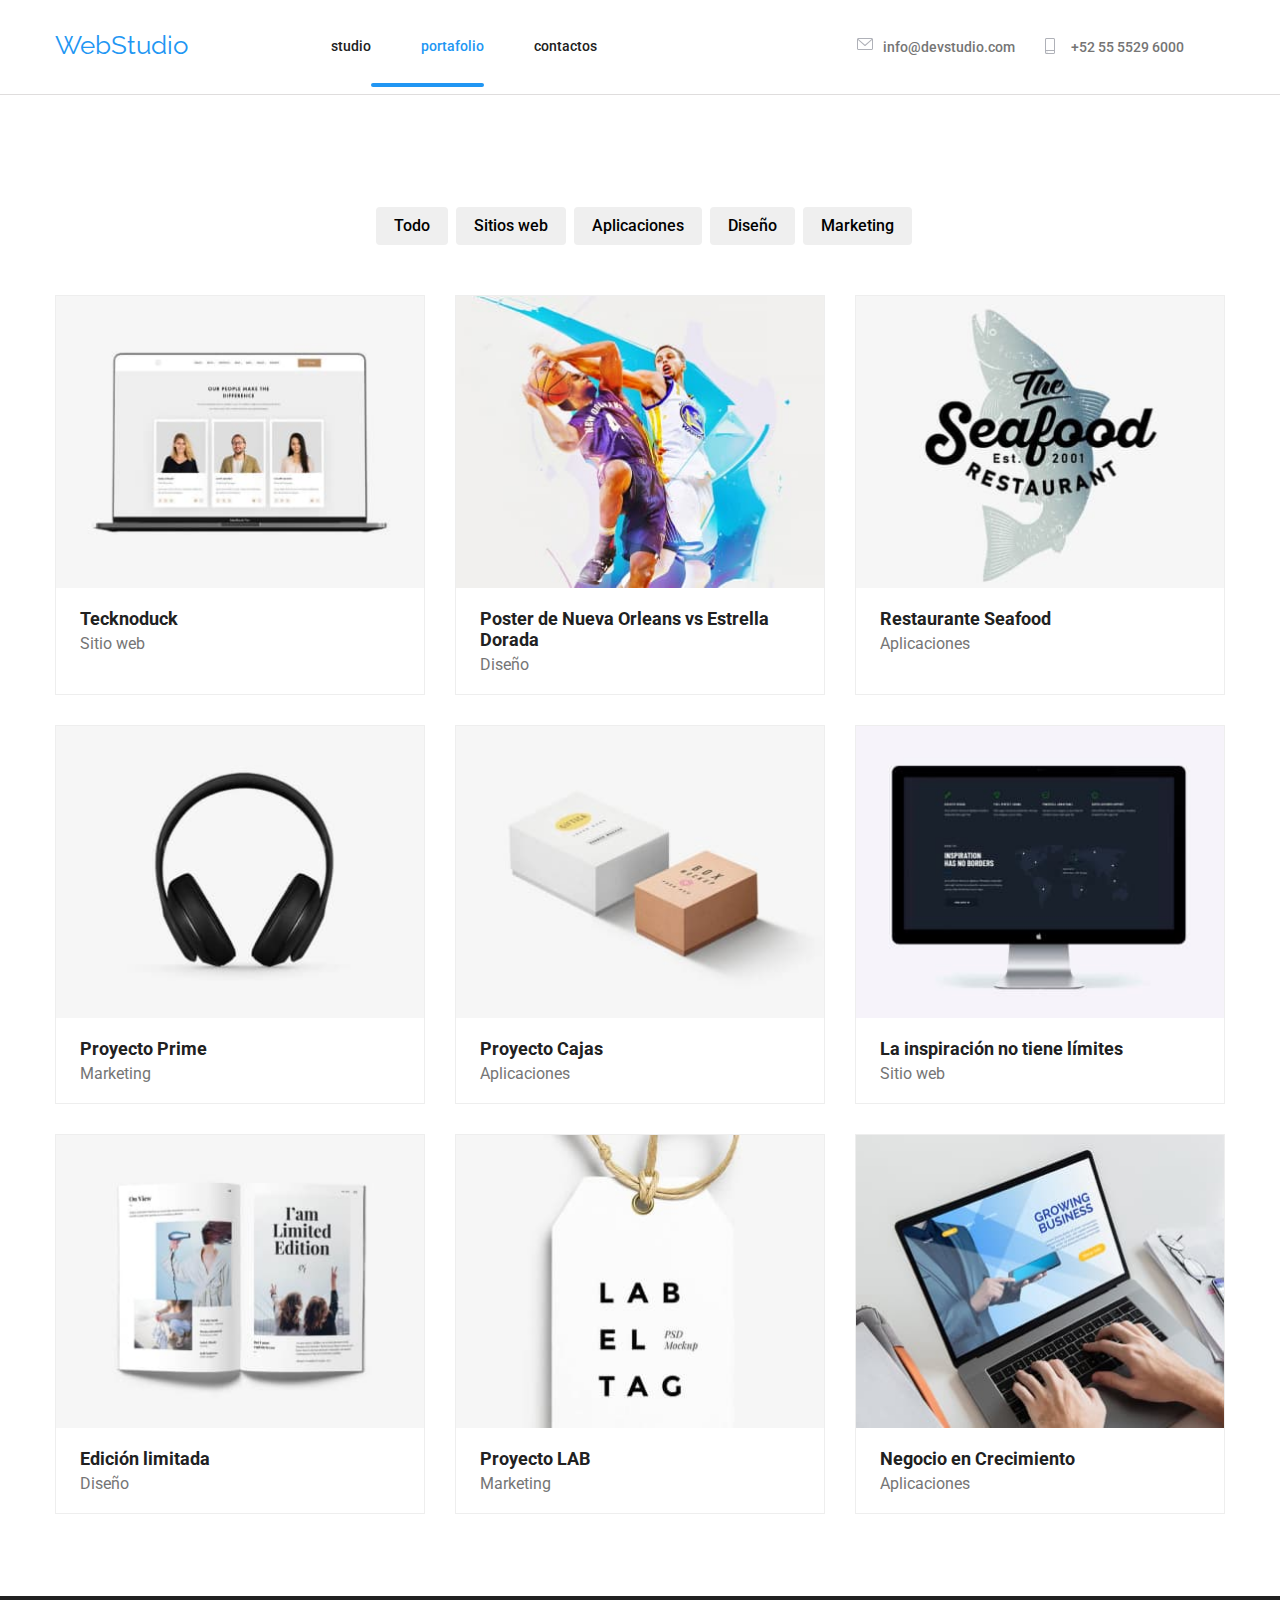
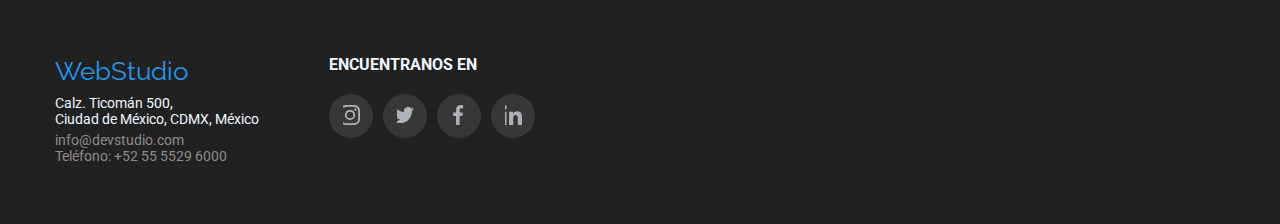
==== commit 8c8cc54f: "Versión 1.8 (correcciones mentor): Segunda corrección realizada" ====
--- a/portafolio.html
+++ b/portafolio.html
@@ -39,7 +39,6 @@
                     class="link navegation-links active-link"
                     >portafolio</a
                   >
-                  <div class="active-bar-portafolio"></div>
                 </div>
               </li>
               <li>
--- a/css/styles.css
+++ b/css/styles.css
@@ -117,6 +117,7 @@
 }
 
 .navegation-list{
+    position: relative;
     display: flex;
     margin-left: 93px;
 }
@@ -145,25 +146,37 @@
     color: var(--blue-color);
 }
 
-.active-bar-studio {
+.active-link::after{
+    position: absolute;
+    left: 0;
+    display: block;
+    margin-top: 29px;
+    width: 100%;
+    height: 4px;
+    border-radius: 2px;
+    content: '';
+    background-color: var(--blue-color);
+}
+
+/* .active-bar-studio {
     position: absolute;
     bottom: 0;
     left: 50px;
-    width: 45px;
-    height: 5px;
+    width: 48px;
+    height: 4px;
     border-radius: 4px;
     background-color: var(--blue-color);
-}
-
-.active-bar-portafolio{
+} */
+
+/* .active-bar-portafolio{
     position: absolute;
     bottom: 0;
     left: 50px;
-    width: 65px;
-    height: 5px;
+    width: 78px;
+    height: 4px;
     border-radius: 4px;
     background-color: var(--blue-color);
-}
+} */
 
 .navegation-info{
     display: flex;
@@ -333,7 +346,7 @@
     left: 0;
     width: 100%;
     height: 100%;
-    background-color: #7575758e;
+    background: rgba(0, 0, 0, 0.2);
     visibility: visible;
 }
 
@@ -458,10 +471,9 @@
     height: 70px;
     background: rgba(47, 48, 58, 0.8);
     color: white;
-}
-
-.small-description{
-    padding-top: 27px;
+    display: flex;
+    justify-content: center;
+    align-items: center;
     font-weight: 700;
     text-transform: uppercase;
     text-align: center;
